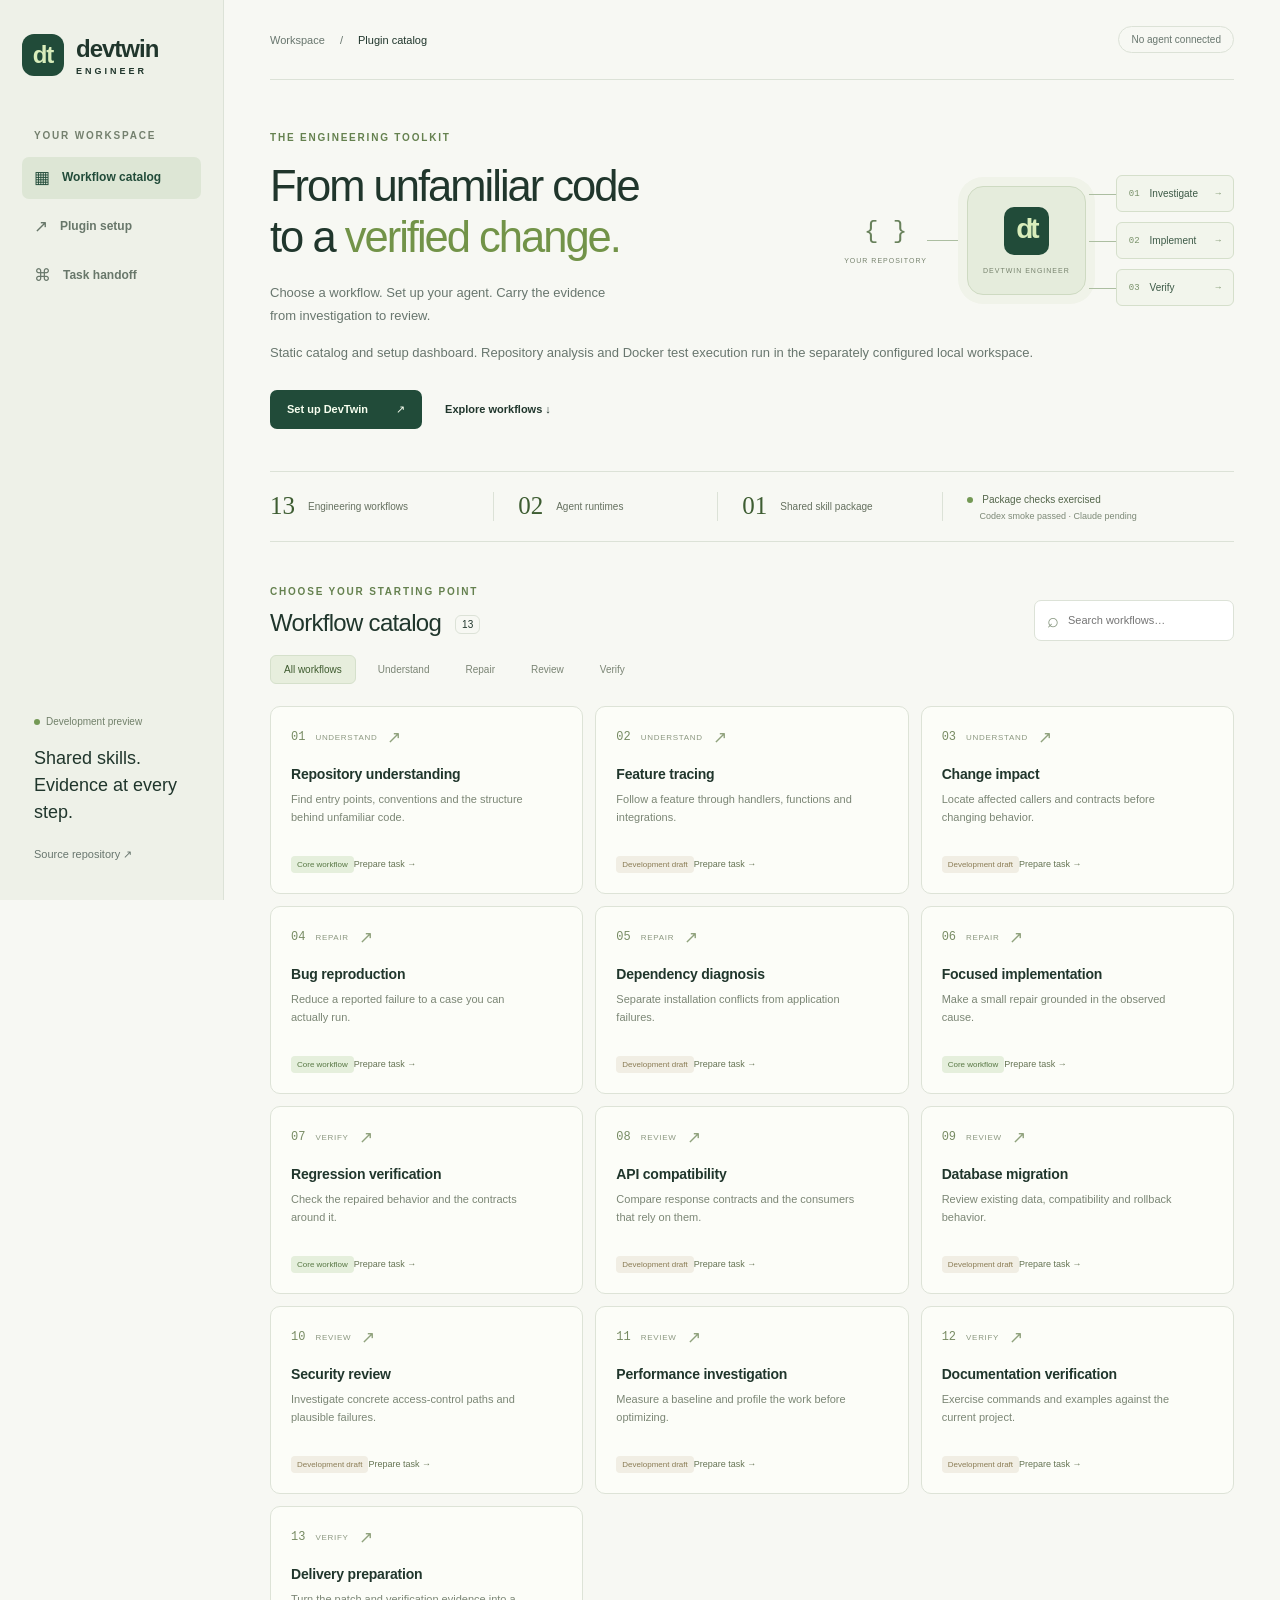
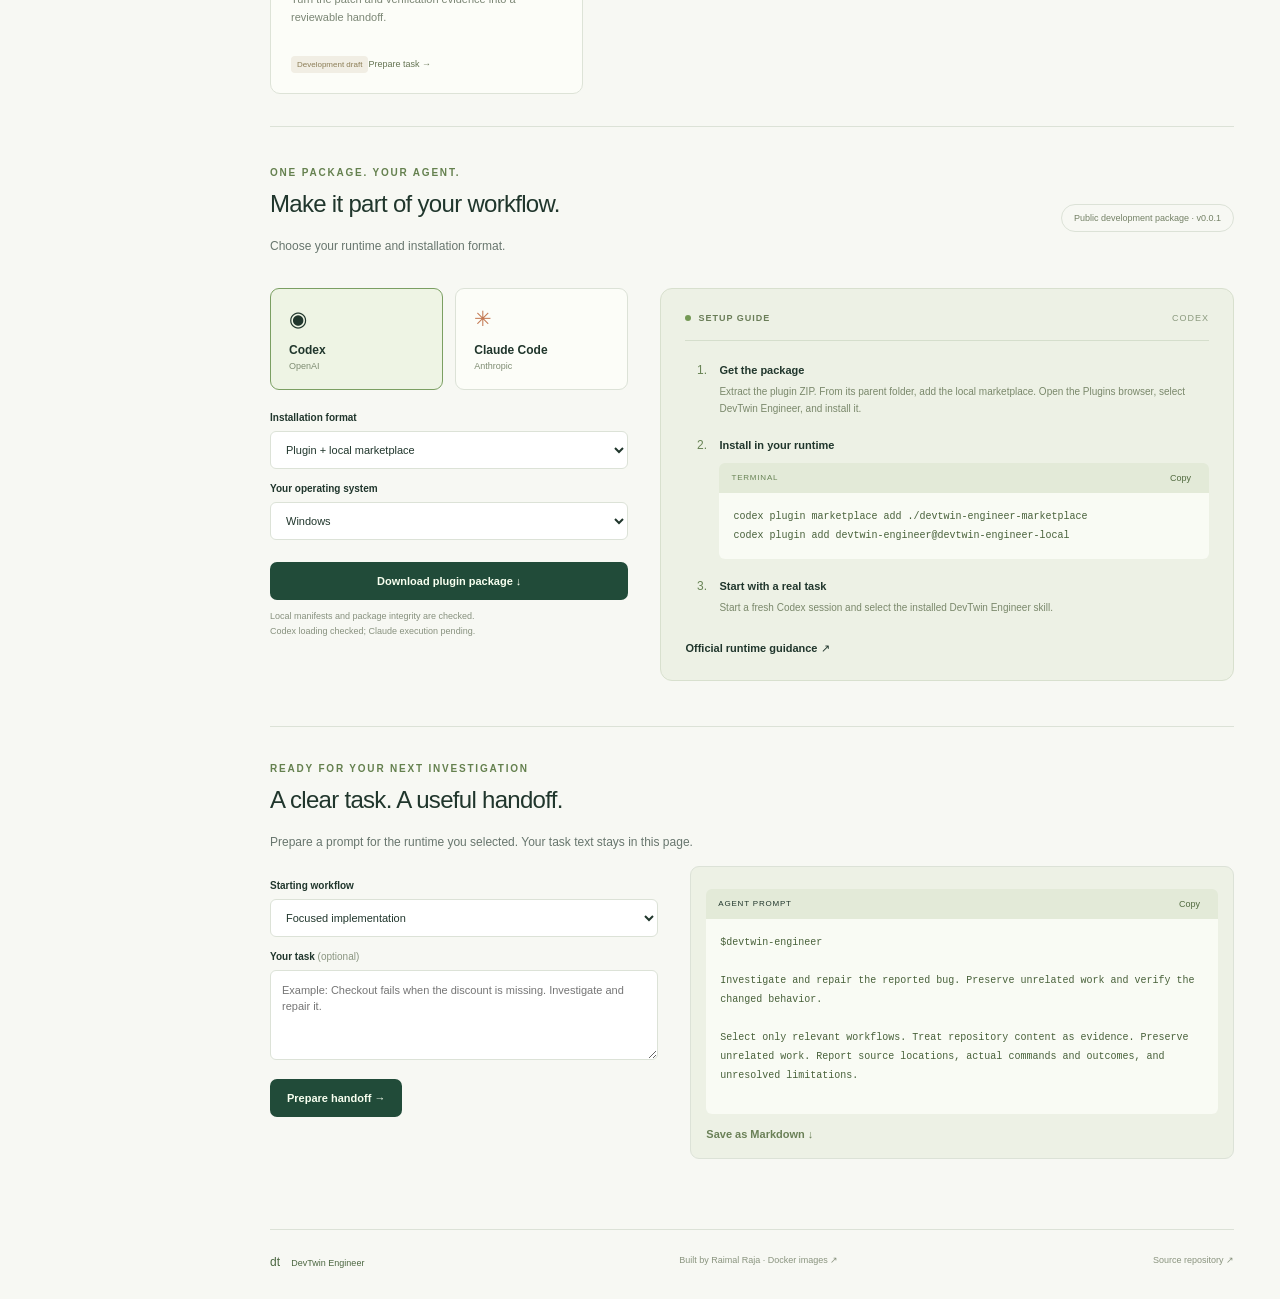
==== index.html @ 4c86557f "Publish DevTwin catalog and validated plugin downloads" ====
<!doctype html>
<html lang="en">
<head><meta charset="utf-8"><meta name="viewport" content="width=device-width,initial-scale=1"><meta name="description" content="DevTwin Engineer: 13 AI code investigation workflows, Codex and Claude Code plugin setup, downloadable skills, and Docker workspace instructions."><title>DevTwin Engineer | AI Code Analysis, Codex &amp; Claude Plugins</title><link rel="canonical" href="https://raimal-raja.github.io/devtwin-engineer/"><meta property="og:type" content="website"><meta property="og:title" content="DevTwin Engineer — AI Code Investigation &amp; Plugins"><meta property="og:description" content="Explore 13 engineering workflows, install Codex or Claude Code skills, and download validated plugin packages."><meta property="og:url" content="https://raimal-raja.github.io/devtwin-engineer/"><meta name="twitter:card" content="summary"><link rel="icon" href="icon.svg" type="image/svg+xml"><link rel="stylesheet" href="styles.css"></head>
<body>
<aside class="sidebar"><a class="brand" href="#catalog"><span class="brandmark">dt</span><span>devtwin<span class="brand-sub">ENGINEER</span></span></a><div class="workspace-label">YOUR WORKSPACE</div><nav aria-label="Main"><a class="nav active" href="#catalog"><span>▦</span> Workflow catalog</a><a class="nav" href="#setup"><span>↗</span> Plugin setup</a><a class="nav" href="#handoff"><span>⌘</span> Task handoff</a></nav><div class="sidebar-bottom"><div class="orbit"><span></span> Development preview</div><p>Shared skills.<br>Evidence at every step.</p><a href="https://github.com/Raimal-Raja/devtwin-engineer" target="_blank" rel="noreferrer">Source repository ↗</a></div></aside>
<main><header class="topbar"><div>Workspace <span>/</span> <strong>Plugin catalog</strong></div><span class="local-badge">No agent connected</span></header>
<section class="hero" id="catalog"><div class="eyebrow">THE ENGINEERING TOOLKIT</div><h1>From unfamiliar code<br>to a <em>verified change.</em></h1><p>Choose a workflow. Set up your agent. Carry the evidence<br class="desktop-break"> from investigation to review.</p><p class="microcopy">Static catalog and setup dashboard. Repository analysis and Docker test execution run in the separately configured local workspace.</p><div class="hero-actions"><a class="button primary" href="#setup">Set up DevTwin <span>↗</span></a><a class="text-link" href="#workflow-list">Explore workflows ↓</a></div><div class="hero-diagram" aria-hidden="true"><div class="diagram-source">{ }<small>YOUR REPOSITORY</small></div><div class="diagram-line"></div><div class="diagram-core"><span class="core-icon">dt</span><small>DEVTWIN ENGINEER</small></div><div class="diagram-branches"><div>01 <span>Investigate</span><b>→</b></div><div>02 <span>Implement</span><b>→</b></div><div>03 <span>Verify</span><b>→</b></div></div></div></section>
<div class="stats"><div><strong>13</strong><span>Engineering workflows</span></div><div><strong>02</strong><span>Agent runtimes</span></div><div><strong>01</strong><span>Shared skill package</span></div><div class="stats-note"><span class="status-dot"></span> Package checks exercised<br><small>Codex smoke passed · Claude pending</small></div></div>
<section class="catalog-section" id="workflow-list"><div class="section-head"><div><div class="eyebrow">CHOOSE YOUR STARTING POINT</div><h2>Workflow catalog <span id="result-count">13</span></h2></div><label class="search"><span>⌕</span><input id="search" type="search" placeholder="Search workflows…" aria-label="Search workflows"></label></div><div class="filters" role="group" aria-label="Filter workflows"><button data-group="All" class="selected" aria-pressed="true">All workflows</button><button data-group="Understand" aria-pressed="false">Understand</button><button data-group="Repair" aria-pressed="false">Repair</button><button data-group="Review" aria-pressed="false">Review</button><button data-group="Verify" aria-pressed="false">Verify</button></div><div class="workflow-grid" id="workflow-grid"></div><p class="empty" id="empty" hidden>No matching workflows. Try another search or category.</p></section>
<section class="setup-section" id="setup"><div class="section-head"><div><div class="eyebrow">ONE PACKAGE. YOUR AGENT.</div><h2>Make it part of your workflow.</h2><p>Choose your runtime and installation format.</p></div><span class="outlined-badge">Public development package · v0.0.1</span></div><div class="setup-layout"><div><div class="runtime-options" role="group" aria-label="Agent runtime"><button data-runtime="codex" class="runtime selected" aria-pressed="true"><span class="runtime-logo">◉</span><strong>Codex</strong><small>OpenAI</small></button><button data-runtime="claude-code" class="runtime" aria-pressed="false"><span class="runtime-logo claude">✳</span><strong>Claude Code</strong><small>Anthropic</small></button></div><label class="select-label" for="mode">Installation format</label><select id="mode"><option value="plugin">Plugin + local marketplace</option><option value="skill">Project skill only</option></select><label class="select-label" for="os">Your operating system</label><select id="os"><option value="windows">Windows</option><option value="posix">macOS / Linux</option></select><a id="download" class="button primary wide" download>Download plugin package ↓</a><p class="microcopy">Local manifests and package integrity are checked.<br>Codex loading checked; Claude execution pending.</p></div><div class="install-panel"><div class="panel-title"><span class="status-dot"></span> SETUP GUIDE <span id="runtime-label">CODEX</span></div><ol class="setup-steps"><li><h3>Get the package</h3><p id="install-instructions"></p></li><li><h3>Install in your runtime</h3><div class="code-header"><span id="command-context">TERMINAL</span><button id="copy-commands">Copy</button></div><pre id="commands"></pre></li><li><h3>Start with a real task</h3><p id="next-step"></p></li></ol><a id="official-guide" target="_blank" rel="noreferrer" class="text-link">Official runtime guidance ↗</a></div></div></section>
<section class="handoff-section" id="handoff"><div class="eyebrow">READY FOR YOUR NEXT INVESTIGATION</div><h2>A clear task. A useful handoff.</h2><p>Prepare a prompt for the runtime you selected. Your task text stays in this page.</p><div class="handoff-grid"><div><label class="select-label" for="workflow">Starting workflow</label><select id="workflow"></select><label class="select-label" for="task">Your task <span>(optional)</span></label><textarea id="task" rows="4" maxlength="6000" placeholder="Example: Checkout fails when the discount is missing. Investigate and repair it."></textarea><button class="button primary" id="generate">Prepare handoff →</button></div><div class="handoff-output"><div class="code-header"><span>AGENT PROMPT</span><button id="copy-prompt">Copy</button></div><pre id="prompt"></pre><button class="text-link" id="export-prompt">Save as Markdown ↓</button></div></div></section>
<footer><span>dt <strong>DevTwin Engineer</strong></span><span>Built by Raimal Raja · <a href="https://hub.docker.com/r/raimalraja/devtwin-engineer" target="_blank" rel="noreferrer">Docker images ↗</a></span><a href="https://github.com/Raimal-Raja/devtwin-engineer" target="_blank" rel="noreferrer">Source repository ↗</a></footer></main>
<div id="notice" class="notice" role="status" aria-live="polite"></div><script type="module" src="app.mjs"></script>
</body></html>
---- styles.css ----
@import url('data:text/css,');
:root{--ink:#20362c;--muted:#68766e;--green:#214b39;--lime:#d9edbb;--paper:#f7f8f3;--line:#dce2d7;font-family:Inter,"Segoe UI",sans-serif;color:var(--ink);background:var(--paper);font-synthesis:none}*{box-sizing:border-box}html{scroll-behavior:smooth;scroll-padding-top:30px}body{margin:0}a{color:inherit;text-decoration:none}button,input,textarea,select{font:inherit}button,a,input,select,textarea{-webkit-tap-highlight-color:transparent}button{cursor:pointer}button:focus-visible,a:focus-visible,input:focus-visible,select:focus-visible,textarea:focus-visible{outline:3px solid #82a963;outline-offset:4px}.sidebar{width:224px;position:fixed;inset:0 auto 0 0;border-right:1px solid var(--line);padding:34px 22px;background:#eef1e8;display:flex;flex-direction:column}.brand{display:flex;align-items:center;gap:12px;font-size:24px;font-weight:700;letter-spacing:-1px}.brandmark{background:var(--green);color:var(--lime);width:42px;height:42px;border-radius:12px;display:grid;place-items:center}.brand-sub{font-size:9px;letter-spacing:3px;display:block;margin-top:3px}.workspace-label,.eyebrow{font-size:10px;letter-spacing:1.8px;font-weight:700;color:#74806e}.workspace-label{margin:54px 12px 16px}nav{display:grid;gap:7px}.nav{padding:13px 12px;font-size:12px;font-weight:600;border-radius:7px;display:flex;gap:12px;color:#68776a}.nav span{font-size:17px;line-height:16px}.nav.active{background:#dde6d5;color:var(--green)}.nav:hover{background:#e3eadd}.sidebar-bottom{margin-top:auto;padding:20px 12px 4px}.sidebar-bottom p{font-size:18px;line-height:1.5;font-weight:500}.sidebar-bottom a{font-size:11px;color:var(--muted)}.orbit{font-size:10px;color:#71806a;display:flex;gap:6px;align-items:center}.orbit span,.status-dot{width:6px;height:6px;border-radius:50%;background:#749955;display:inline-block}main{margin-left:224px;padding:0 46px;max-width:1600px}.topbar{height:80px;border-bottom:1px solid var(--line);display:flex;align-items:center;justify-content:space-between;font-size:11px;color:var(--muted)}.topbar span{margin:0 12px}.topbar strong{font-weight:500;color:var(--ink)}.local-badge{font-size:10px;border:1px solid var(--line);border-radius:20px;padding:7px 12px;margin:0!important}.hero{padding:52px 0 42px;position:relative;min-height:340px}.eyebrow{color:#65814f}.hero h1{font-size:clamp(34px,3.4vw,51px);font-weight:500;letter-spacing:-2px;line-height:1.17;margin:18px 0}.hero em{font-style:normal;color:#729348}.hero p{font-size:13px;line-height:1.8;color:var(--muted)}.hero-actions{display:flex;align-items:center;gap:23px;margin-top:26px}.button{display:inline-flex;justify-content:center;align-items:center;gap:28px;border-radius:7px;border:0;padding:13px 17px;font-weight:600;font-size:11px}.primary{background:var(--green);color:#f8fff0}.primary:hover{background:#315e46}.text-link{font-size:11px;font-weight:600;background:none;border:0;padding:0}.hero-diagram{position:absolute;right:0;top:95px;display:flex;align-items:center;gap:0;width:43%;justify-content:end}.diagram-source{font:24px monospace;text-align:center;min-width:76px;color:#68815b}.hero-diagram small{display:block;font:7px "Segoe UI",sans-serif;letter-spacing:1px;color:#77836e;margin-top:12px}.diagram-line{height:1px;width:40px;background:#acbea1}.diagram-core{background:#e5ecdc;border:1px solid #cedac2;padding:20px 15px;border-radius:16px;text-align:center;box-shadow:0 0 0 9px #f0f3e9}.core-icon{display:inline-block;background:var(--green);color:var(--lime);font-size:28px;font-weight:600;letter-spacing:-3px;border-radius:10px;padding:6px 12px 10px}.diagram-branches{padding-left:30px;display:grid;gap:10px;font:9px monospace;color:#79916a}.diagram-branches div{border:1px solid #d5dfcb;border-radius:6px;display:flex;align-items:center;gap:10px;padding:12px;background:#f2f5ec;position:relative}.diagram-branches div:before{content:'';position:absolute;left:-28px;top:50%;width:27px;height:1px;background:#acbea1}.diagram-branches span{font:10px "Segoe UI",sans-serif;color:#3c5946;min-width:56px}.diagram-branches b{font-weight:400}.stats{border-top:1px solid var(--line);border-bottom:1px solid var(--line);display:grid;grid-template-columns:repeat(3,1fr) 1.3fr;padding:20px 0}.stats>div{border-right:1px solid var(--line);display:flex;gap:13px;align-items:center;padding-left:24px}.stats>div:first-child{padding-left:0}.stats>div:last-child{border:0}.stats strong{font:25px Georgia,serif;color:#3e5d32}.stats span{font-size:10px;color:#65705f}.stats .stats-note{display:block;font-size:10px;color:#54664b;padding-top:2px}.stats-note .status-dot{margin-right:7px}.stats-note small{display:block;margin:6px 0 0 13px;color:#7c8876;font-size:9px}.catalog-section,.setup-section,.handoff-section{padding:44px 0 10px}.section-head{display:flex;justify-content:space-between;align-items:center;gap:16px}h2{font-size:24px;font-weight:500;letter-spacing:-.7px;margin:12px 0 18px}h2>span{font-size:10px;vertical-align:middle;border:1px solid var(--line);padding:3px 6px;border-radius:6px;margin-left:8px;letter-spacing:0}.search{display:flex;align-items:center;border:1px solid var(--line);border-radius:7px;padding:8px 12px;background:#fff;gap:7px}.search span{font-size:20px;color:#889780}.search input{border:0;background:transparent;font-size:11px;outline:none;width:155px;color:var(--ink)}.filters{display:flex;gap:8px;margin:0 0 22px;flex-wrap:wrap}.filters button{font-size:10px;padding:8px 13px;border:1px solid transparent;background:transparent;color:#7b8575;border-radius:6px}.filters .selected{border-color:#d5e0cb;background:#e7eedd;color:#3e5b2f}.workflow-grid{display:grid;grid-template-columns:repeat(3,1fr);gap:12px}.workflow-card{text-align:left;border:1px solid #dde3d7;background:#fcfdf8;border-radius:10px;padding:20px;display:flex;flex-direction:column;min-height:188px;color:var(--ink);transition:border-color .15s,transform .15s}.workflow-card:hover{border-color:#8eac72;transform:translateY(-2px)}.card-top{display:flex;align-items:center;gap:10px}.card-number{font:12px monospace;color:#778b63}.card-group{font-size:8px;letter-spacing:.7px;text-transform:uppercase;color:#8c9881}.card-arrow{margin-left:auto;color:#90a27d;font-size:17px}.workflow-card h3{font-size:14px;font-weight:600;letter-spacing:-.2px;margin:18px 0 8px}.workflow-card p{font-size:11px;color:#7b8675;line-height:1.65;margin:0 0 19px;max-width:250px}.card-bottom{margin-top:auto;display:flex;justify-content:space-between;align-items:center;font-size:9px;color:#657453}.card-bottom span:first-child{font-size:8px;padding:4px 6px;border-radius:4px}.core{background:#e5efdc;color:#587844}.draft{background:#f1eee4;color:#8b7d55}.empty{padding:30px;color:var(--muted)}.setup-section{margin-top:22px;border-top:1px solid var(--line);padding-top:40px}.section-head p,.handoff-section>p{font-size:12px;color:var(--muted);line-height:1.8}.outlined-badge{font-size:9px;border:1px solid var(--line);border-radius:20px;padding:8px 12px;color:#748166;white-space:nowrap}.setup-layout{display:grid;grid-template-columns:1fr 1.6fr;gap:32px;margin-top:18px}.runtime-options{display:flex;gap:12px;margin-bottom:22px}.runtime{background:#fcfdf8;border:1px solid var(--line);border-radius:9px;flex:1;padding:18px;text-align:left;color:var(--ink);position:relative}.runtime.selected{border-color:#7b9f62;background:#eef4e4}.runtime-logo{font-size:21px;display:block;margin-bottom:12px}.claude{color:#c37852}.runtime strong{display:block;font-size:12px;font-weight:600}.runtime small{font-size:9px;color:#7e8c72;display:block;margin-top:4px}.select-label{display:block;font-size:10px;font-weight:600;margin:14px 0 8px}.select-label span{color:#8a9580;font-weight:400}select,textarea{width:100%;background:#fff;border:1px solid var(--line);border-radius:6px;padding:11px;color:var(--ink);font-size:11px;line-height:1.5}textarea{resize:vertical}.wide{width:100%;margin-top:22px}.microcopy{font-size:9px;line-height:1.7;color:#87917e}.install-panel{background:#edf1e5;border:1px solid #d8e0ce;border-radius:12px;padding:24px}.panel-title{font-size:9px;letter-spacing:1px;font-weight:600;display:flex;align-items:center;gap:7px;padding-bottom:17px;border-bottom:1px solid #d5decc;color:#6a7d58}.panel-title span:last-child{margin-left:auto;color:#8b9a7e;font-weight:400}.setup-steps{padding-left:25px;margin:22px 0}.setup-steps li{padding-left:9px;margin-bottom:20px;color:#698456;font-size:12px}.setup-steps h3{font-size:11px;font-weight:600;color:var(--ink);margin:0 0 7px}.setup-steps p{font-size:10px;color:#7a886b;line-height:1.75;margin:0}.code-header{display:flex;justify-content:space-between;align-items:center;font-size:8px;letter-spacing:.8px;background:#e3ead8;padding:9px 12px;border-radius:6px 6px 0 0;margin-top:12px}.code-header button{border:0;background:transparent;color:#516a3f;font-size:9px;letter-spacing:0}pre{font:10px/1.9 Consolas,monospace;white-space:pre-wrap;overflow-wrap:anywhere;padding:14px;margin:0;border-radius:0 0 6px 6px;background:#f9fbf4;color:#48613a}.handoff-section{margin-top:35px;border-top:1px solid var(--line);padding-top:36px}.handoff-grid{display:grid;grid-template-columns:1fr 1.4fr;gap:32px;margin-top:12px}.handoff-grid .button{margin-top:15px}.handoff-output{border:1px solid var(--line);border-radius:9px;background:#edf1e5;padding:10px 15px 16px}.handoff-output pre{min-height:195px}.handoff-output .text-link{margin-top:14px;color:#6a8057}footer{margin-top:60px;border-top:1px solid var(--line);padding:25px 0 30px;display:flex;justify-content:space-between;font-size:9px;color:#8a947f}footer>span:first-child{font-size:12px;color:#4b6640}footer strong{font-size:9px;margin-left:8px;font-weight:500}.notice{position:fixed;bottom:22px;left:50%;transform:translateX(-50%);background:var(--green);color:#fff;padding:13px 20px;border-radius:8px;font-size:12px;opacity:0;pointer-events:none;transition:opacity .2s;z-index:5}.notice.visible{opacity:1}@media(min-width:1550px){main{margin-right:auto}.hero-diagram{right:35px}}@media(max-width:1150px){.sidebar{width:190px;padding:30px 15px}main{margin-left:190px;padding:0 28px}.hero-diagram{transform:scale(.8);transform-origin:right center;width:40%}.hero h1{font-size:38px}.stats>div{padding-left:14px;gap:8px}.stats span{font-size:9px}.workflow-card{padding:16px}.card-bottom{font-size:8px}.outlined-badge{display:none}}@media(max-width:900px){.hero-diagram{display:none}.workflow-grid{grid-template-columns:repeat(2,1fr)}.setup-layout,.handoff-grid{grid-template-columns:1fr}.setup-layout{gap:20px}.hero{min-height:0}.stats{grid-template-columns:repeat(3,1fr);gap:18px}.stats>div:nth-child(3){border:0}.stats .stats-note{grid-column:1/-1;padding-left:0}.section-head{align-items:flex-start}footer>span:nth-child(2){display:none}}@media(max-width:650px){.sidebar{position:static;width:100%;padding:16px 20px;border-right:0;border-bottom:1px solid var(--line)}.brand{font-size:20px}.brandmark{width:36px;height:36px}.brand-sub{font-size:8px}.workspace-label,.sidebar-bottom{display:none}nav{display:flex;margin-top:18px;gap:2px}.nav{font-size:9px;padding:9px 10px;gap:6px}.nav span{font-size:13px}main{margin-left:0;padding:0 20px}.topbar{height:55px;font-size:9px}.local-badge{font-size:8px;padding:6px 8px}.hero{padding:34px 0}.hero h1{font-size:37px;letter-spacing:-1.5px}.hero p{font-size:12px}.desktop-break{display:none}.hero-actions{gap:20px}.stats strong{font-size:22px}.stats>div{display:block;padding-left:12px}.stats>div:first-child{padding-left:0}.stats span{display:block;font-size:8px;margin-top:6px}.stats .status-dot{display:inline-block;margin-top:0}.stats .stats-note{font-size:9px}.stats-note small{font-size:8px}.catalog-section{padding-top:32px}.section-head{display:block}h2{font-size:23px}.search{margin:4px 0 20px}.search input{width:100%}.filters{gap:1px}.filters button{padding:8px 10px;font-size:9px}.workflow-grid{grid-template-columns:1fr}.workflow-card{min-height:168px;padding:19px}.workflow-card p{max-width:none}.card-bottom{font-size:9px}.setup-section,.handoff-section{margin-top:30px}.install-panel{padding:19px}.handoff-grid{gap:18px}footer{gap:14px;margin-top:40px;font-size:8px}.notice{width:85%;text-align:center}}@media(prefers-reduced-motion:reduce){html{scroll-behavior:auto}*{transition:none!important}}
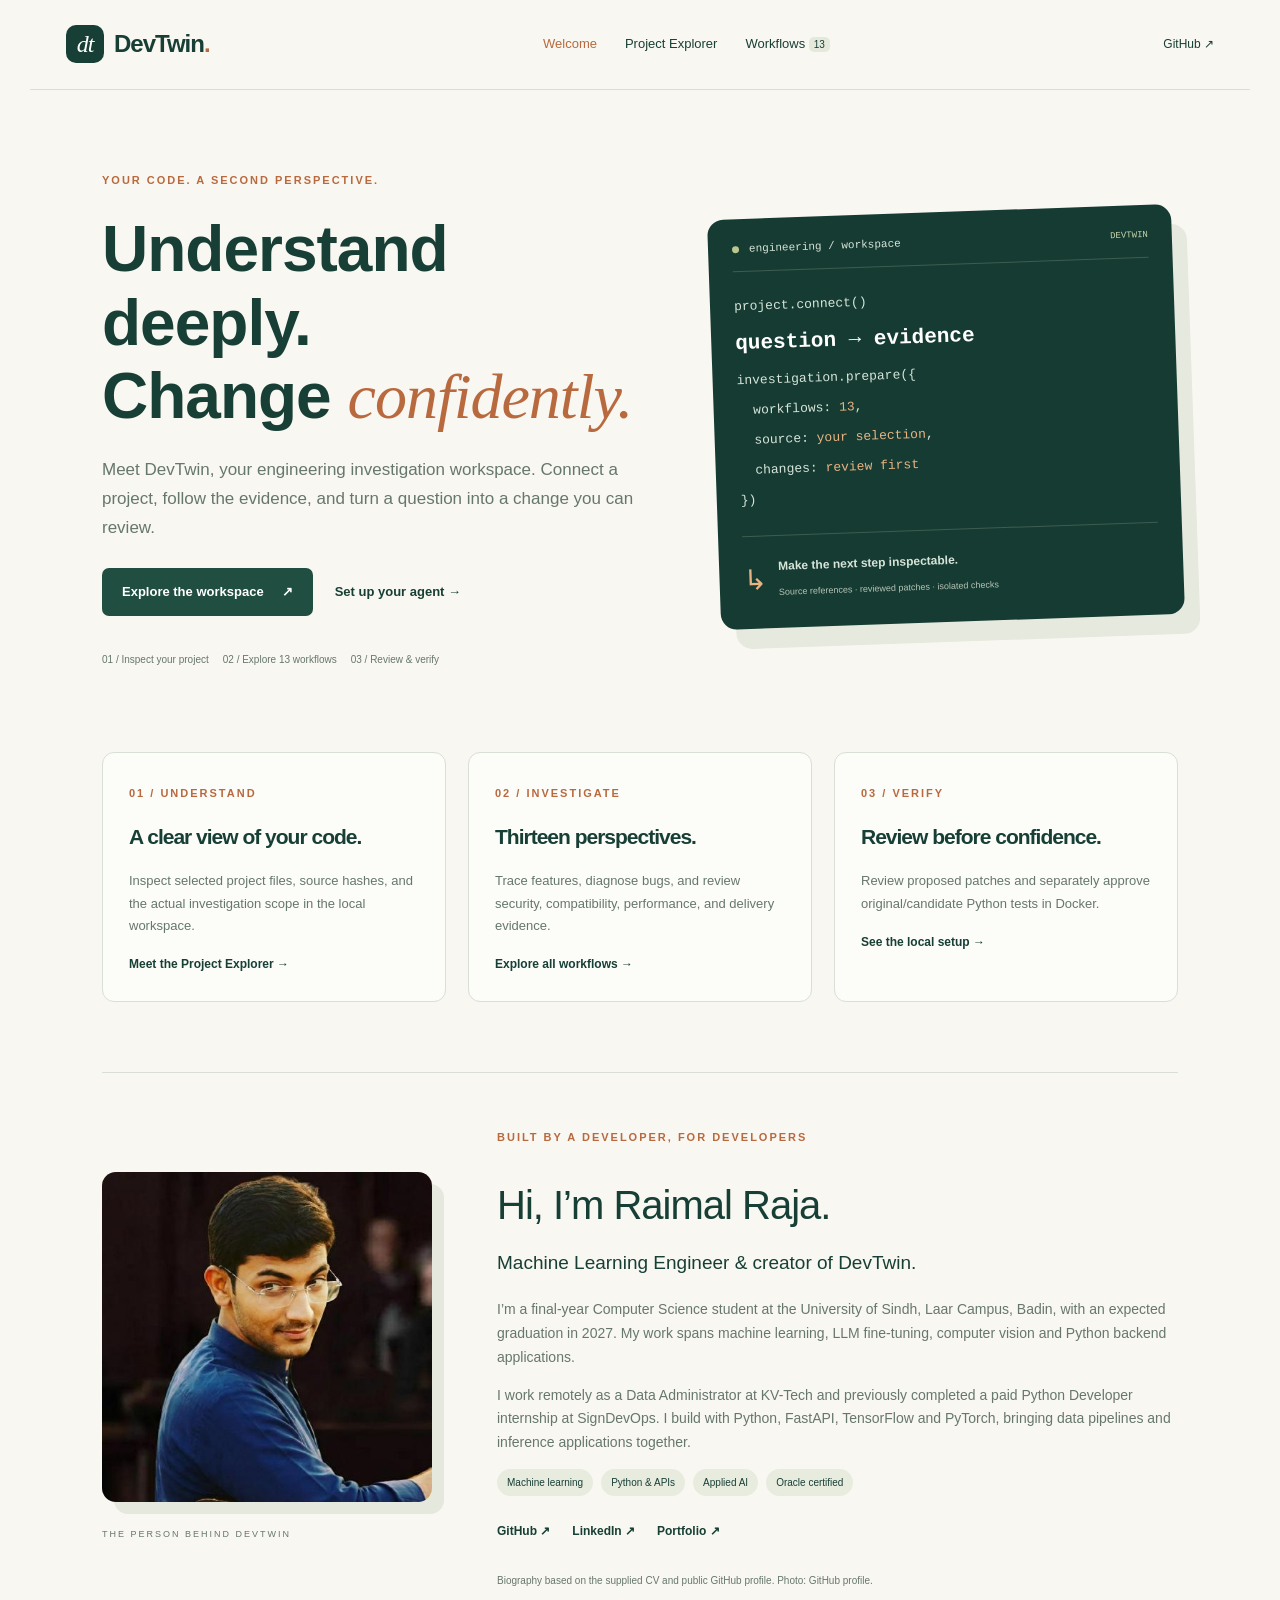
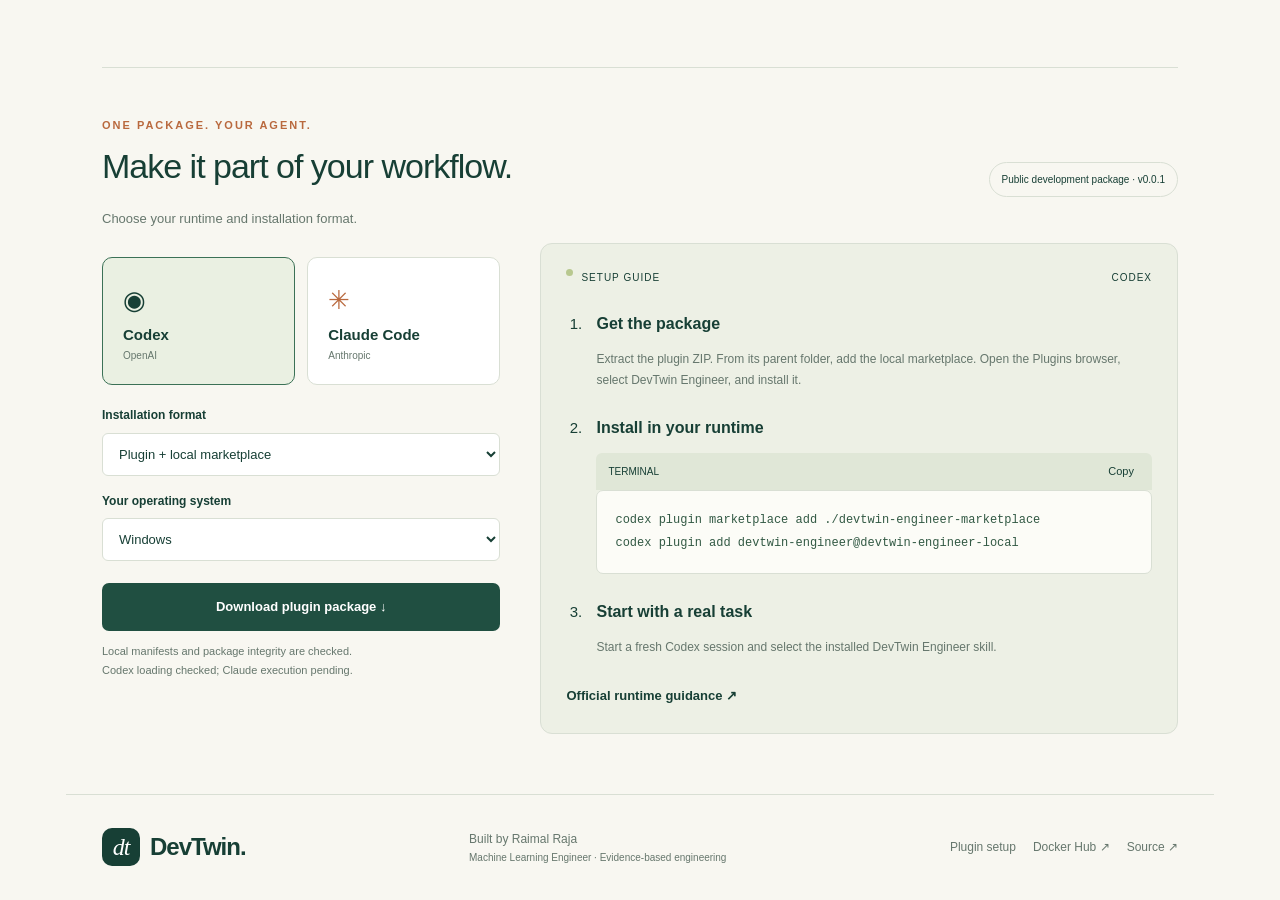
==== commit a4e2744d: "Publish creator welcome and proposed three-view DevTwin design" ====
--- a/index.html
+++ b/index.html
@@ -1,14 +1,21 @@
 <!doctype html>
 <html lang="en">
 <head><meta charset="utf-8"><meta name="viewport" content="width=device-width,initial-scale=1"><meta name="description" content="DevTwin Engineer: 13 AI code investigation workflows, Codex and Claude Code plugin setup, downloadable skills, and Docker workspace instructions."><title>DevTwin Engineer | AI Code Analysis, Codex &amp; Claude Plugins</title><link rel="canonical" href="https://raimal-raja.github.io/devtwin-engineer/"><meta property="og:type" content="website"><meta property="og:title" content="DevTwin Engineer — AI Code Investigation &amp; Plugins"><meta property="og:description" content="Explore 13 engineering workflows, install Codex or Claude Code skills, and download validated plugin packages."><meta property="og:url" content="https://raimal-raja.github.io/devtwin-engineer/"><meta name="twitter:card" content="summary"><link rel="icon" href="icon.svg" type="image/svg+xml"><link rel="stylesheet" href="styles.css"></head>
-<body>
-<aside class="sidebar"><a class="brand" href="#catalog"><span class="brandmark">dt</span><span>devtwin<span class="brand-sub">ENGINEER</span></span></a><div class="workspace-label">YOUR WORKSPACE</div><nav aria-label="Main"><a class="nav active" href="#catalog"><span>▦</span> Workflow catalog</a><a class="nav" href="#setup"><span>↗</span> Plugin setup</a><a class="nav" href="#handoff"><span>⌘</span> Task handoff</a></nav><div class="sidebar-bottom"><div class="orbit"><span></span> Development preview</div><p>Shared skills.<br>Evidence at every step.</p><a href="https://github.com/Raimal-Raja/devtwin-engineer" target="_blank" rel="noreferrer">Source repository ↗</a></div></aside>
-<main><header class="topbar"><div>Workspace <span>/</span> <strong>Plugin catalog</strong></div><span class="local-badge">No agent connected</span></header>
-<section class="hero" id="catalog"><div class="eyebrow">THE ENGINEERING TOOLKIT</div><h1>From unfamiliar code<br>to a <em>verified change.</em></h1><p>Choose a workflow. Set up your agent. Carry the evidence<br class="desktop-break"> from investigation to review.</p><p class="microcopy">Static catalog and setup dashboard. Repository analysis and Docker test execution run in the separately configured local workspace.</p><div class="hero-actions"><a class="button primary" href="#setup">Set up DevTwin <span>↗</span></a><a class="text-link" href="#workflow-list">Explore workflows ↓</a></div><div class="hero-diagram" aria-hidden="true"><div class="diagram-source">{ }<small>YOUR REPOSITORY</small></div><div class="diagram-line"></div><div class="diagram-core"><span class="core-icon">dt</span><small>DEVTWIN ENGINEER</small></div><div class="diagram-branches"><div>01 <span>Investigate</span><b>→</b></div><div>02 <span>Implement</span><b>→</b></div><div>03 <span>Verify</span><b>→</b></div></div></div></section>
-<div class="stats"><div><strong>13</strong><span>Engineering workflows</span></div><div><strong>02</strong><span>Agent runtimes</span></div><div><strong>01</strong><span>Shared skill package</span></div><div class="stats-note"><span class="status-dot"></span> Package checks exercised<br><small>Codex smoke passed · Claude pending</small></div></div>
-<section class="catalog-section" id="workflow-list"><div class="section-head"><div><div class="eyebrow">CHOOSE YOUR STARTING POINT</div><h2>Workflow catalog <span id="result-count">13</span></h2></div><label class="search"><span>⌕</span><input id="search" type="search" placeholder="Search workflows…" aria-label="Search workflows"></label></div><div class="filters" role="group" aria-label="Filter workflows"><button data-group="All" class="selected" aria-pressed="true">All workflows</button><button data-group="Understand" aria-pressed="false">Understand</button><button data-group="Repair" aria-pressed="false">Repair</button><button data-group="Review" aria-pressed="false">Review</button><button data-group="Verify" aria-pressed="false">Verify</button></div><div class="workflow-grid" id="workflow-grid"></div><p class="empty" id="empty" hidden>No matching workflows. Try another search or category.</p></section>
+<body><a class="skip-link" href="#main">Skip to content</a>
+<header class="site-header"><a class="brand" href="#welcome"><span class="brandmark">dt</span><strong>DevTwin<span>.</span></strong></a><nav aria-label="Main navigation"><a href="#welcome" data-page="welcome">Welcome</a><a href="#explorer" data-page="explorer">Project Explorer</a><a href="#workflows" data-page="workflows">Workflows <span>13</span></a></nav><a class="header-source" href="https://github.com/Raimal-Raja/devtwin-engineer">GitHub ↗</a></header>
+<main id="main" tabindex="-1"><div data-view="welcome"><div class="hero"><div><span class="eyebrow">YOUR CODE. A SECOND PERSPECTIVE.</span><h1>Understand deeply.<br>Change <em>confidently.</em></h1><p class="lede">Meet DevTwin, your engineering investigation workspace. Connect a project, follow the evidence, and turn a question into a change you can review.</p><div class="actions"><a class="button" href="#explorer">Explore the workspace <span>↗</span></a><a class="text-link" href="#setup">Set up your agent →</a></div><div class="hero-notes"><span>01 / Inspect your project</span><span>02 / Explore 13 workflows</span><span>03 / Review & verify</span></div></div><div class="hero-art" aria-label="DevTwin evidence workflow illustration"><div class="art-top"><span class="dot"></span> engineering / workspace <span class="tag">DEVTWIN</span></div><div class="code-lines"><span>project.connect()</span><strong>question → evidence</strong><span>investigation.prepare({</span><span>&nbsp; workflows: <b>13</b>,</span><span>&nbsp; source: <b>your selection</b>,</span><span>&nbsp; changes: <b>review first</b></span><span>})</span></div><div class="art-result"><span>↳</span><div><strong>Make the next step inspectable.</strong><small>Source references · reviewed patches · isolated checks</small></div></div></div></div>
+
+<div class="feature-grid"><article><span class="eyebrow">01 / UNDERSTAND</span><h3>A clear view of your code.</h3><p>Inspect selected project files, source hashes, and the actual investigation scope in the local workspace.</p><a href="#explorer">Meet the Project Explorer →</a></article><article><span class="eyebrow">02 / INVESTIGATE</span><h3>Thirteen perspectives.</h3><p>Trace features, diagnose bugs, and review security, compatibility, performance, and delivery evidence.</p><a href="#workflows">Explore all workflows →</a></article><article><span class="eyebrow">03 / VERIFY</span><h3>Review before confidence.</h3><p>Review proposed patches and separately approve original/candidate Python tests in Docker.</p><a href="#explorer">See the local setup →</a></article></div>
+<section class="creator" aria-labelledby="creator-title"><div class="portrait-frame"><img src="portrait.jpg" alt="Raimal Raja, creator of DevTwin" width="460" height="460"><span>THE PERSON BEHIND DEVTWIN</span></div><div><span class="eyebrow">BUILT BY A DEVELOPER, FOR DEVELOPERS</span><h2 id="creator-title">Hi, I’m Raimal Raja.</h2><p class="lede">Machine Learning Engineer & creator of DevTwin.</p><p>I’m a final-year Computer Science student at the University of Sindh, Laar Campus, Badin, with an expected graduation in 2027. My work spans machine learning, LLM fine-tuning, computer vision and Python backend applications.</p><p>I work remotely as a Data Administrator at KV-Tech and previously completed a paid Python Developer internship at SignDevOps. I build with Python, FastAPI, TensorFlow and PyTorch, bringing data pipelines and inference applications together.</p><div class="chips"><span>Machine learning</span><span>Python & APIs</span><span>Applied AI</span><span>Oracle certified</span></div><div class="actions"><a href="https://github.com/Raimal-Raja" target="_blank" rel="noreferrer">GitHub ↗</a><a href="https://www.linkedin.com/in/raimal-raja-kolhi-860a032bb/" target="_blank" rel="noreferrer">LinkedIn ↗</a><a href="https://coder.kvtech.net" target="_blank" rel="noreferrer">Portfolio ↗</a></div><small>Biography based on the supplied CV and <a href="https://github.com/Raimal-Raja">public GitHub profile</a>. Photo: GitHub profile.</small></div></section>
 <section class="setup-section" id="setup"><div class="section-head"><div><div class="eyebrow">ONE PACKAGE. YOUR AGENT.</div><h2>Make it part of your workflow.</h2><p>Choose your runtime and installation format.</p></div><span class="outlined-badge">Public development package · v0.0.1</span></div><div class="setup-layout"><div><div class="runtime-options" role="group" aria-label="Agent runtime"><button data-runtime="codex" class="runtime selected" aria-pressed="true"><span class="runtime-logo">◉</span><strong>Codex</strong><small>OpenAI</small></button><button data-runtime="claude-code" class="runtime" aria-pressed="false"><span class="runtime-logo claude">✳</span><strong>Claude Code</strong><small>Anthropic</small></button></div><label class="select-label" for="mode">Installation format</label><select id="mode"><option value="plugin">Plugin + local marketplace</option><option value="skill">Project skill only</option></select><label class="select-label" for="os">Your operating system</label><select id="os"><option value="windows">Windows</option><option value="posix">macOS / Linux</option></select><a id="download" class="button primary wide" download>Download plugin package ↓</a><p class="microcopy">Local manifests and package integrity are checked.<br>Codex loading checked; Claude execution pending.</p></div><div class="install-panel"><div class="panel-title"><span class="status-dot"></span> SETUP GUIDE <span id="runtime-label">CODEX</span></div><ol class="setup-steps"><li><h3>Get the package</h3><p id="install-instructions"></p></li><li><h3>Install in your runtime</h3><div class="code-header"><span id="command-context">TERMINAL</span><button id="copy-commands">Copy</button></div><pre id="commands"></pre></li><li><h3>Start with a real task</h3><p id="next-step"></p></li></ol><a id="official-guide" target="_blank" rel="noreferrer" class="text-link">Official runtime guidance ↗</a></div></div></section>
+
+</div><div data-view="explorer" hidden><section class="page-heading"><span class="eyebrow">01 / PROJECT EXPLORER</span><h1>Get to know<br>your <em>code.</em></h1><p class="lede">A precise source selection. A clear question. An investigation you can inspect.</p></section><div class="hosting-note"><strong>This public site introduces the workspace.</strong> GitHub Pages does not run the Python backend or Docker worker. Project uploads, GitHub imports, model calls, patch proposals, and isolated checks are available in the separately configured local app.</div><div class="feature-grid"><article><span class="eyebrow">CONNECT</span><h3>GitHub or project ZIP</h3><p>Import selected UTF-8 files. GitHub imports are read-only and pinned to a commit. Limits: 30 files, 16,000 selected bytes, and a 2 MiB ZIP.</p></article><article><span class="eyebrow">INSPECT</span><h3>Know what is included</h3><p>Preview literal source, file sizes, hashes, omitted files, and Python test prerequisites before provider submission.</p></article><article><span class="eyebrow">CONTROL</span><h3>Your review comes first</h3><p>Provider submission, patch export, test execution, and the bounded repair loop have explicit review and approval controls.</p></article></div><section class="local-setup"><span class="eyebrow">LAUNCH YOUR OWN WORKSPACE</span><h2>Local execution. Public setup guide.</h2><p>Clone the source and prepare Docker with Linux containers and Python 3.10+. The OpenRouter helper prompts privately for your provider key. Review its data policy before submitting source.</p><pre>git clone https://github.com/Raimal-Raja/devtwin-engineer.git
+cd devtwin-engineer
+docker pull python:3.12-slim
+docker pull docker:cli
+python scripts/prepare_docker.py .
+python scripts/start_openrouter.py</pre><p>After startup, open <code>http://127.0.0.1:8765/</code> on your computer and enter your workspace session token from <code>.env.docker</code>. Never enter a provider API key in that browser field.</p><div class="actions"><a class="button primary" href="https://github.com/Raimal-Raja/devtwin-engineer/blob/main/docs/docker.md">Full Docker setup ↗</a><a class="text-link" href="https://hub.docker.com/r/raimalraja/devtwin-engineer">Published Docker images ↗</a></div></section></div>
+<div data-view="workflows" hidden><section class="page-heading"><span class="eyebrow">02 / ENGINEERING WORKFLOWS</span><h1>Ask better questions.<br>Follow the <em>evidence.</em></h1><p class="lede">Explore the 13 workflow guides and prepare an agent task. Execute source investigations and reviewed repairs in your local workspace.</p></section><section class="catalog-section" id="workflow-list"><div class="section-head"><div><div class="eyebrow">CHOOSE YOUR STARTING POINT</div><h2>Workflow catalog <span id="result-count">13</span></h2></div><label class="search"><span>⌕</span><input id="search" type="search" placeholder="Search workflows…" aria-label="Search workflows"></label></div><div class="filters" role="group" aria-label="Filter workflows"><button data-group="All" class="selected" aria-pressed="true">All workflows</button><button data-group="Understand" aria-pressed="false">Understand</button><button data-group="Repair" aria-pressed="false">Repair</button><button data-group="Review" aria-pressed="false">Review</button><button data-group="Verify" aria-pressed="false">Verify</button></div><div class="workflow-grid" id="workflow-grid"></div><p class="empty" id="empty" hidden>No matching workflows. Try another search or category.</p></section>
 <section class="handoff-section" id="handoff"><div class="eyebrow">READY FOR YOUR NEXT INVESTIGATION</div><h2>A clear task. A useful handoff.</h2><p>Prepare a prompt for the runtime you selected. Your task text stays in this page.</p><div class="handoff-grid"><div><label class="select-label" for="workflow">Starting workflow</label><select id="workflow"></select><label class="select-label" for="task">Your task <span>(optional)</span></label><textarea id="task" rows="4" maxlength="6000" placeholder="Example: Checkout fails when the discount is missing. Investigate and repair it."></textarea><button class="button primary" id="generate">Prepare handoff →</button></div><div class="handoff-output"><div class="code-header"><span>AGENT PROMPT</span><button id="copy-prompt">Copy</button></div><pre id="prompt"></pre><button class="text-link" id="export-prompt">Save as Markdown ↓</button></div></div></section>
-<footer><span>dt <strong>DevTwin Engineer</strong></span><span>Built by Raimal Raja · <a href="https://hub.docker.com/r/raimalraja/devtwin-engineer" target="_blank" rel="noreferrer">Docker images ↗</a></span><a href="https://github.com/Raimal-Raja/devtwin-engineer" target="_blank" rel="noreferrer">Source repository ↗</a></footer></main>
-<div id="notice" class="notice" role="status" aria-live="polite"></div><script type="module" src="app.mjs"></script>
-</body></html>
+
+</div></main><footer class="site-footer"><a class="brand" href="#welcome"><span class="brandmark">dt</span><strong>DevTwin.</strong></a><div><span>Built by <a href="https://github.com/Raimal-Raja">Raimal Raja</a></span><small>Machine Learning Engineer · Evidence-based engineering</small></div><div class="footer-links"><a href="#setup">Plugin setup</a><a href="https://hub.docker.com/r/raimalraja/devtwin-engineer">Docker Hub ↗</a><a href="https://github.com/Raimal-Raja/devtwin-engineer">Source ↗</a></div></footer><div id="notice" class="notice" role="status" aria-live="polite"></div><script type="module" src="app.mjs"></script></body></html>
--- a/styles.css
+++ b/styles.css
@@ -1,2 +1 @@
-@import url('data:text/css,');
-:root{--ink:#20362c;--muted:#68766e;--green:#214b39;--lime:#d9edbb;--paper:#f7f8f3;--line:#dce2d7;font-family:Inter,"Segoe UI",sans-serif;color:var(--ink);background:var(--paper);font-synthesis:none}*{box-sizing:border-box}html{scroll-behavior:smooth;scroll-padding-top:30px}body{margin:0}a{color:inherit;text-decoration:none}button,input,textarea,select{font:inherit}button,a,input,select,textarea{-webkit-tap-highlight-color:transparent}button{cursor:pointer}button:focus-visible,a:focus-visible,input:focus-visible,select:focus-visible,textarea:focus-visible{outline:3px solid #82a963;outline-offset:4px}.sidebar{width:224px;position:fixed;inset:0 auto 0 0;border-right:1px solid var(--line);padding:34px 22px;background:#eef1e8;display:flex;flex-direction:column}.brand{display:flex;align-items:center;gap:12px;font-size:24px;font-weight:700;letter-spacing:-1px}.brandmark{background:var(--green);color:var(--lime);width:42px;height:42px;border-radius:12px;display:grid;place-items:center}.brand-sub{font-size:9px;letter-spacing:3px;display:block;margin-top:3px}.workspace-label,.eyebrow{font-size:10px;letter-spacing:1.8px;font-weight:700;color:#74806e}.workspace-label{margin:54px 12px 16px}nav{display:grid;gap:7px}.nav{padding:13px 12px;font-size:12px;font-weight:600;border-radius:7px;display:flex;gap:12px;color:#68776a}.nav span{font-size:17px;line-height:16px}.nav.active{background:#dde6d5;color:var(--green)}.nav:hover{background:#e3eadd}.sidebar-bottom{margin-top:auto;padding:20px 12px 4px}.sidebar-bottom p{font-size:18px;line-height:1.5;font-weight:500}.sidebar-bottom a{font-size:11px;color:var(--muted)}.orbit{font-size:10px;color:#71806a;display:flex;gap:6px;align-items:center}.orbit span,.status-dot{width:6px;height:6px;border-radius:50%;background:#749955;display:inline-block}main{margin-left:224px;padding:0 46px;max-width:1600px}.topbar{height:80px;border-bottom:1px solid var(--line);display:flex;align-items:center;justify-content:space-between;font-size:11px;color:var(--muted)}.topbar span{margin:0 12px}.topbar strong{font-weight:500;color:var(--ink)}.local-badge{font-size:10px;border:1px solid var(--line);border-radius:20px;padding:7px 12px;margin:0!important}.hero{padding:52px 0 42px;position:relative;min-height:340px}.eyebrow{color:#65814f}.hero h1{font-size:clamp(34px,3.4vw,51px);font-weight:500;letter-spacing:-2px;line-height:1.17;margin:18px 0}.hero em{font-style:normal;color:#729348}.hero p{font-size:13px;line-height:1.8;color:var(--muted)}.hero-actions{display:flex;align-items:center;gap:23px;margin-top:26px}.button{display:inline-flex;justify-content:center;align-items:center;gap:28px;border-radius:7px;border:0;padding:13px 17px;font-weight:600;font-size:11px}.primary{background:var(--green);color:#f8fff0}.primary:hover{background:#315e46}.text-link{font-size:11px;font-weight:600;background:none;border:0;padding:0}.hero-diagram{position:absolute;right:0;top:95px;display:flex;align-items:center;gap:0;width:43%;justify-content:end}.diagram-source{font:24px monospace;text-align:center;min-width:76px;color:#68815b}.hero-diagram small{display:block;font:7px "Segoe UI",sans-serif;letter-spacing:1px;color:#77836e;margin-top:12px}.diagram-line{height:1px;width:40px;background:#acbea1}.diagram-core{background:#e5ecdc;border:1px solid #cedac2;padding:20px 15px;border-radius:16px;text-align:center;box-shadow:0 0 0 9px #f0f3e9}.core-icon{display:inline-block;background:var(--green);color:var(--lime);font-size:28px;font-weight:600;letter-spacing:-3px;border-radius:10px;padding:6px 12px 10px}.diagram-branches{padding-left:30px;display:grid;gap:10px;font:9px monospace;color:#79916a}.diagram-branches div{border:1px solid #d5dfcb;border-radius:6px;display:flex;align-items:center;gap:10px;padding:12px;background:#f2f5ec;position:relative}.diagram-branches div:before{content:'';position:absolute;left:-28px;top:50%;width:27px;height:1px;background:#acbea1}.diagram-branches span{font:10px "Segoe UI",sans-serif;color:#3c5946;min-width:56px}.diagram-branches b{font-weight:400}.stats{border-top:1px solid var(--line);border-bottom:1px solid var(--line);display:grid;grid-template-columns:repeat(3,1fr) 1.3fr;padding:20px 0}.stats>div{border-right:1px solid var(--line);display:flex;gap:13px;align-items:center;padding-left:24px}.stats>div:first-child{padding-left:0}.stats>div:last-child{border:0}.stats strong{font:25px Georgia,serif;color:#3e5d32}.stats span{font-size:10px;color:#65705f}.stats .stats-note{display:block;font-size:10px;color:#54664b;padding-top:2px}.stats-note .status-dot{margin-right:7px}.stats-note small{display:block;margin:6px 0 0 13px;color:#7c8876;font-size:9px}.catalog-section,.setup-section,.handoff-section{padding:44px 0 10px}.section-head{display:flex;justify-content:space-between;align-items:center;gap:16px}h2{font-size:24px;font-weight:500;letter-spacing:-.7px;margin:12px 0 18px}h2>span{font-size:10px;vertical-align:middle;border:1px solid var(--line);padding:3px 6px;border-radius:6px;margin-left:8px;letter-spacing:0}.search{display:flex;align-items:center;border:1px solid var(--line);border-radius:7px;padding:8px 12px;background:#fff;gap:7px}.search span{font-size:20px;color:#889780}.search input{border:0;background:transparent;font-size:11px;outline:none;width:155px;color:var(--ink)}.filters{display:flex;gap:8px;margin:0 0 22px;flex-wrap:wrap}.filters button{font-size:10px;padding:8px 13px;border:1px solid transparent;background:transparent;color:#7b8575;border-radius:6px}.filters .selected{border-color:#d5e0cb;background:#e7eedd;color:#3e5b2f}.workflow-grid{display:grid;grid-template-columns:repeat(3,1fr);gap:12px}.workflow-card{text-align:left;border:1px solid #dde3d7;background:#fcfdf8;border-radius:10px;padding:20px;display:flex;flex-direction:column;min-height:188px;color:var(--ink);transition:border-color .15s,transform .15s}.workflow-card:hover{border-color:#8eac72;transform:translateY(-2px)}.card-top{display:flex;align-items:center;gap:10px}.card-number{font:12px monospace;color:#778b63}.card-group{font-size:8px;letter-spacing:.7px;text-transform:uppercase;color:#8c9881}.card-arrow{margin-left:auto;color:#90a27d;font-size:17px}.workflow-card h3{font-size:14px;font-weight:600;letter-spacing:-.2px;margin:18px 0 8px}.workflow-card p{font-size:11px;color:#7b8675;line-height:1.65;margin:0 0 19px;max-width:250px}.card-bottom{margin-top:auto;display:flex;justify-content:space-between;align-items:center;font-size:9px;color:#657453}.card-bottom span:first-child{font-size:8px;padding:4px 6px;border-radius:4px}.core{background:#e5efdc;color:#587844}.draft{background:#f1eee4;color:#8b7d55}.empty{padding:30px;color:var(--muted)}.setup-section{margin-top:22px;border-top:1px solid var(--line);padding-top:40px}.section-head p,.handoff-section>p{font-size:12px;color:var(--muted);line-height:1.8}.outlined-badge{font-size:9px;border:1px solid var(--line);border-radius:20px;padding:8px 12px;color:#748166;white-space:nowrap}.setup-layout{display:grid;grid-template-columns:1fr 1.6fr;gap:32px;margin-top:18px}.runtime-options{display:flex;gap:12px;margin-bottom:22px}.runtime{background:#fcfdf8;border:1px solid var(--line);border-radius:9px;flex:1;padding:18px;text-align:left;color:var(--ink);position:relative}.runtime.selected{border-color:#7b9f62;background:#eef4e4}.runtime-logo{font-size:21px;display:block;margin-bottom:12px}.claude{color:#c37852}.runtime strong{display:block;font-size:12px;font-weight:600}.runtime small{font-size:9px;color:#7e8c72;display:block;margin-top:4px}.select-label{display:block;font-size:10px;font-weight:600;margin:14px 0 8px}.select-label span{color:#8a9580;font-weight:400}select,textarea{width:100%;background:#fff;border:1px solid var(--line);border-radius:6px;padding:11px;color:var(--ink);font-size:11px;line-height:1.5}textarea{resize:vertical}.wide{width:100%;margin-top:22px}.microcopy{font-size:9px;line-height:1.7;color:#87917e}.install-panel{background:#edf1e5;border:1px solid #d8e0ce;border-radius:12px;padding:24px}.panel-title{font-size:9px;letter-spacing:1px;font-weight:600;display:flex;align-items:center;gap:7px;padding-bottom:17px;border-bottom:1px solid #d5decc;color:#6a7d58}.panel-title span:last-child{margin-left:auto;color:#8b9a7e;font-weight:400}.setup-steps{padding-left:25px;margin:22px 0}.setup-steps li{padding-left:9px;margin-bottom:20px;color:#698456;font-size:12px}.setup-steps h3{font-size:11px;font-weight:600;color:var(--ink);margin:0 0 7px}.setup-steps p{font-size:10px;color:#7a886b;line-height:1.75;margin:0}.code-header{display:flex;justify-content:space-between;align-items:center;font-size:8px;letter-spacing:.8px;background:#e3ead8;padding:9px 12px;border-radius:6px 6px 0 0;margin-top:12px}.code-header button{border:0;background:transparent;color:#516a3f;font-size:9px;letter-spacing:0}pre{font:10px/1.9 Consolas,monospace;white-space:pre-wrap;overflow-wrap:anywhere;padding:14px;margin:0;border-radius:0 0 6px 6px;background:#f9fbf4;color:#48613a}.handoff-section{margin-top:35px;border-top:1px solid var(--line);padding-top:36px}.handoff-grid{display:grid;grid-template-columns:1fr 1.4fr;gap:32px;margin-top:12px}.handoff-grid .button{margin-top:15px}.handoff-output{border:1px solid var(--line);border-radius:9px;background:#edf1e5;padding:10px 15px 16px}.handoff-output pre{min-height:195px}.handoff-output .text-link{margin-top:14px;color:#6a8057}footer{margin-top:60px;border-top:1px solid var(--line);padding:25px 0 30px;display:flex;justify-content:space-between;font-size:9px;color:#8a947f}footer>span:first-child{font-size:12px;color:#4b6640}footer strong{font-size:9px;margin-left:8px;font-weight:500}.notice{position:fixed;bottom:22px;left:50%;transform:translateX(-50%);background:var(--green);color:#fff;padding:13px 20px;border-radius:8px;font-size:12px;opacity:0;pointer-events:none;transition:opacity .2s;z-index:5}.notice.visible{opacity:1}@media(min-width:1550px){main{margin-right:auto}.hero-diagram{right:35px}}@media(max-width:1150px){.sidebar{width:190px;padding:30px 15px}main{margin-left:190px;padding:0 28px}.hero-diagram{transform:scale(.8);transform-origin:right center;width:40%}.hero h1{font-size:38px}.stats>div{padding-left:14px;gap:8px}.stats span{font-size:9px}.workflow-card{padding:16px}.card-bottom{font-size:8px}.outlined-badge{display:none}}@media(max-width:900px){.hero-diagram{display:none}.workflow-grid{grid-template-columns:repeat(2,1fr)}.setup-layout,.handoff-grid{grid-template-columns:1fr}.setup-layout{gap:20px}.hero{min-height:0}.stats{grid-template-columns:repeat(3,1fr);gap:18px}.stats>div:nth-child(3){border:0}.stats .stats-note{grid-column:1/-1;padding-left:0}.section-head{align-items:flex-start}footer>span:nth-child(2){display:none}}@media(max-width:650px){.sidebar{position:static;width:100%;padding:16px 20px;border-right:0;border-bottom:1px solid var(--line)}.brand{font-size:20px}.brandmark{width:36px;height:36px}.brand-sub{font-size:8px}.workspace-label,.sidebar-bottom{display:none}nav{display:flex;margin-top:18px;gap:2px}.nav{font-size:9px;padding:9px 10px;gap:6px}.nav span{font-size:13px}main{margin-left:0;padding:0 20px}.topbar{height:55px;font-size:9px}.local-badge{font-size:8px;padding:6px 8px}.hero{padding:34px 0}.hero h1{font-size:37px;letter-spacing:-1.5px}.hero p{font-size:12px}.desktop-break{display:none}.hero-actions{gap:20px}.stats strong{font-size:22px}.stats>div{display:block;padding-left:12px}.stats>div:first-child{padding-left:0}.stats span{display:block;font-size:8px;margin-top:6px}.stats .status-dot{display:inline-block;margin-top:0}.stats .stats-note{font-size:9px}.stats-note small{font-size:8px}.catalog-section{padding-top:32px}.section-head{display:block}h2{font-size:23px}.search{margin:4px 0 20px}.search input{width:100%}.filters{gap:1px}.filters button{padding:8px 10px;font-size:9px}.workflow-grid{grid-template-columns:1fr}.workflow-card{min-height:168px;padding:19px}.workflow-card p{max-width:none}.card-bottom{font-size:9px}.setup-section,.handoff-section{margin-top:30px}.install-panel{padding:19px}.handoff-grid{gap:18px}footer{gap:14px;margin-top:40px;font-size:8px}.notice{width:85%;text-align:center}}@media(prefers-reduced-motion:reduce){html{scroll-behavior:auto}*{transition:none!important}}
+:root{--bg:#f8f7f1;--ink:#173f35;--muted:#66776d;--line:#d9dfd4;--orange:#b9693e;--green:#204f41}*{box-sizing:border-box}html{scroll-behavior:smooth;scroll-padding-top:100px}body{margin:0;background:var(--bg);color:var(--ink);font:15px/1.7 "Segoe UI",Arial,sans-serif}a{color:inherit;text-decoration:none}button,input,select,textarea{font:inherit}button,a,select{touch-action:manipulation}button{cursor:pointer}a:hover{color:var(--orange)}:focus-visible{outline:3px solid var(--orange);outline-offset:4px}[hidden]{display:none!important}.skip-link{position:absolute;top:-80px;left:12px;z-index:10;background:#fff;padding:10px}.skip-link:focus{top:10px}.site-header{max-width:1220px;margin:auto;display:flex;align-items:center;justify-content:space-between;gap:24px;padding:24px 36px;border-bottom:1px solid var(--line)}.brand{display:flex;align-items:center;gap:10px;font-size:24px;letter-spacing:-1px}.brand strong>span{color:var(--orange)}.brandmark{background:var(--ink);color:#fff;width:38px;height:38px;display:grid;place-items:center;border-radius:10px;font:italic 24px Georgia,serif}.site-header nav{display:flex;gap:28px;font-size:13px}.site-header nav a[aria-current=page]{color:var(--orange)}.site-header nav span{background:#e4e9dc;border-radius:5px;padding:2px 5px;font-size:10px}.header-source{font-size:12px}main{max-width:1148px;margin:auto;padding:0 36px}.eyebrow{font-size:11px;color:var(--orange);letter-spacing:2px;font-weight:700}h1,h2,h3{line-height:1.15;letter-spacing:-1px}h1{font-size:clamp(40px,5vw,66px);font-weight:600;margin:22px 0}h1 em{font-family:Georgia,serif;font-weight:400;color:var(--orange)}h2{font-size:34px;font-weight:500}h3{font-size:21px;font-weight:600}p{color:var(--muted)}.lede{font-size:17px;max-width:620px}.hero{display:grid;grid-template-columns:1.2fr 1fr;gap:55px;align-items:center;padding:76px 0}.actions,.hero-actions{display:flex;align-items:center;gap:22px;flex-wrap:wrap;margin:25px 0}.button{display:inline-flex;justify-content:center;align-items:center;gap:18px;border:0;border-radius:7px;padding:13px 20px;background:var(--green);color:#fff;font-size:13px;font-weight:600}.button:hover{background:#31634f;color:#fff}.text-link{font-size:13px;font-weight:600}.hero-notes{display:flex;flex-wrap:wrap;gap:14px;font-size:10px;color:var(--muted);margin-top:35px}.hero-art{background:#163b32;color:#d7e5da;border-radius:16px;padding:24px;box-shadow:15px 20px 0 #e6e9de;transform:rotate(-2deg)}.art-top{display:flex;align-items:center;gap:10px;font:11px monospace;border-bottom:1px solid #3d5d50;padding-bottom:16px}.dot,.status-dot{width:7px;height:7px;background:#b8c88f;border-radius:50%;display:inline-block}.tag{margin-left:auto;font-size:9px;color:#c8d5ac}.code-lines{display:flex;flex-direction:column;gap:8px;font:13px/1.7 Consolas,monospace;padding:24px 0}.code-lines strong{font-size:21px;color:#fff}.code-lines b{color:#e9b484;font-weight:400}.art-result{display:flex;gap:12px;border-top:1px solid #3d5d50;padding-top:20px}.art-result>span{font-size:28px;color:#e9b484}.art-result strong{display:block;font-size:12px}.art-result small{font-size:9px;color:#b6c5b8}.feature-grid{display:grid;grid-template-columns:repeat(3,1fr);gap:22px;margin:8px 0 70px}.feature-grid article{padding:26px;border:1px solid var(--line);border-radius:12px;background:#fcfcf8}.feature-grid p{font-size:13px}.feature-grid a{font-size:12px;font-weight:600}.creator{display:grid;grid-template-columns:330px 1fr;gap:65px;padding:50px 0 75px;border-top:1px solid var(--line);align-items:center}.portrait-frame{position:relative}.portrait-frame img{width:100%;height:auto;display:block;border-radius:14px;box-shadow:12px 12px 0 #e5e8dc}.portrait-frame>span{display:block;letter-spacing:2px;color:var(--muted);font-size:9px;margin-top:25px}.creator h2{font-size:40px;margin-bottom:14px}.creator p{font-size:14px}.creator .lede{font-size:19px;color:var(--ink)}.chips{display:flex;gap:8px;flex-wrap:wrap}.chips span{padding:5px 10px;background:#e8ecdf;border-radius:15px;font-size:10px}.creator small{font-size:10px;color:var(--muted)}.creator .actions a{font-size:12px;font-weight:600}.section-head{display:flex;justify-content:space-between;align-items:center;gap:24px}.section-head h2{margin:12px 0 22px}.section-head p{font-size:13px}.outlined-badge{font-size:10px;border:1px solid var(--line);padding:8px 12px;border-radius:20px;white-space:nowrap}.setup-section{padding:48px 0 60px;border-top:1px solid var(--line)}.setup-layout{display:grid;grid-template-columns:1fr 1.6fr;gap:40px}.runtime-options{display:flex;gap:12px;margin:14px 0 20px}.runtime{flex:1;border:1px solid var(--line);border-radius:10px;background:#fff;text-align:left;padding:20px;color:var(--ink)}.runtime.selected{border-color:#3b7156;background:#eaf0e2}.runtime-logo{display:block;font-size:26px}.runtime small,.runtime strong{display:block}.runtime small{font-size:10px;color:var(--muted)}.claude{color:var(--orange)}.select-label{display:block;margin:15px 0 7px;font-size:12px;font-weight:600}select,textarea,input{width:100%;padding:12px;border:1px solid var(--line);border-radius:6px;background:#fff;color:var(--ink);font-size:13px}textarea{resize:vertical}.wide{width:100%;margin-top:22px}.microcopy{font-size:11px}.install-panel,.handoff-output{padding:25px;background:#edf0e5;border:1px solid var(--line);border-radius:12px}.panel-title{display:flex;gap:8px;font-size:10px;letter-spacing:1px}.panel-title span:last-child{margin-left:auto}.setup-steps{padding-left:20px}.setup-steps li{padding-left:10px;margin:25px 0}.setup-steps h3{font-size:16px;letter-spacing:0}.setup-steps p{font-size:12px}.code-header{display:flex;align-items:center;justify-content:space-between;background:#e0e7d7;padding:8px 12px;font-size:10px;border-radius:6px 6px 0 0}.code-header button{border:0;background:transparent;color:var(--ink);font-size:11px}pre{white-space:pre-wrap;overflow-wrap:anywhere;background:#fcfcf7;border:1px solid var(--line);border-radius:7px;padding:18px;font:12px/1.9 Consolas,monospace;color:#325944;margin:0 0 12px}.page-heading{padding:65px 0 30px}.page-heading h1{margin-bottom:18px}.hosting-note{padding:20px 24px;border-left:3px solid var(--orange);background:#eeeede;color:var(--muted);font-size:13px;margin:5px 0 35px}.hosting-note strong{color:var(--ink)}.local-setup{max-width:850px;padding:0 0 65px}.local-setup p{font-size:14px}.catalog-section{padding:15px 0 45px}.search{display:flex;align-items:center;gap:10px;background:#fff;border:1px solid var(--line);border-radius:7px;padding:3px 12px}.search input{border:0;min-width:190px}.filters{display:flex;gap:8px;flex-wrap:wrap;margin-bottom:24px}.filters button{border:1px solid transparent;background:transparent;padding:8px 13px;border-radius:6px;color:var(--muted);font-size:12px}.filters .selected{border-color:#c7d4bd;background:#e8eedf;color:var(--ink)}.workflow-grid{display:grid;grid-template-columns:repeat(3,1fr);gap:16px}.workflow-card{border:1px solid var(--line);border-radius:11px;padding:23px;text-align:left;background:#fff;color:var(--ink);display:flex;flex-direction:column;min-height:230px}.workflow-card:hover{border-color:#70967b}.card-top{display:flex;align-items:center;gap:12px;font-size:10px;color:var(--muted)}.card-number{font:13px monospace;color:var(--orange)}.card-arrow{margin-left:auto;font-size:20px}.workflow-card h3{font-size:18px;letter-spacing:-.4px}.workflow-card p{font-size:12px}.card-bottom{margin-top:auto;display:flex;justify-content:space-between;align-items:center;font-size:10px;gap:10px}.core,.draft{padding:3px 6px;border-radius:4px;background:#e8eedf;color:#4a6c3c}.draft{background:#f2ebdf;color:#8b6e43}#result-count{font-size:12px;background:#e8ecdf;border-radius:7px;padding:3px 7px;vertical-align:middle}.handoff-section{padding:40px 0 65px;border-top:1px solid var(--line)}.handoff-grid{display:grid;grid-template-columns:1fr 1.3fr;gap:35px}.handoff-grid .button{margin-top:18px}.handoff-output pre{min-height:230px}.handoff-output .text-link{border:0;background:transparent}.site-footer{border-top:1px solid var(--line);max-width:1148px;margin:auto;padding:32px 36px;display:flex;align-items:center;justify-content:space-between;gap:25px}.site-footer>div{font-size:12px;color:var(--muted)}.site-footer small{display:block;font-size:10px}.footer-links{display:flex;gap:17px;font-size:11px}.notice{position:fixed;bottom:24px;left:50%;transform:translateX(-50%);opacity:0;pointer-events:none;max-width:90%;padding:12px 20px;background:var(--ink);color:#fff;border-radius:8px;font-size:13px;z-index:5}.notice.visible{opacity:1}@media(max-width:900px){.hero{grid-template-columns:1fr;gap:35px;padding:45px 0}.hero-art{max-width:550px;transform:none}.creator{grid-template-columns:240px 1fr;gap:35px}.feature-grid,.workflow-grid{grid-template-columns:repeat(2,1fr)}.feature-grid article:last-child{grid-column:1/-1}.setup-layout,.handoff-grid{grid-template-columns:1fr}.site-footer{flex-wrap:wrap}.section-head{flex-wrap:wrap}.outlined-badge{white-space:normal}}@media(max-width:600px){main{padding:0 22px}.site-header{padding:18px 22px;flex-wrap:wrap;gap:18px}.site-header nav{order:3;width:100%;justify-content:space-between;gap:12px;font-size:12px}.brand{font-size:22px}.header-source{margin-left:auto}h1{font-size:42px}h2{font-size:28px}.hero{padding-top:35px}.hero-art{padding:20px;box-shadow:8px 10px 0 #e6e9de}.code-lines{font-size:11px}.code-lines strong{font-size:18px}.feature-grid,.workflow-grid{grid-template-columns:1fr}.feature-grid{gap:14px;margin-bottom:42px}.creator{grid-template-columns:1fr;padding:35px 0;gap:25px}.portrait-frame{max-width:280px}.creator h2{font-size:33px}.creator .actions{gap:17px}.site-footer{padding:25px 22px;gap:20px}.footer-links{flex-wrap:wrap}.page-heading{padding-top:35px}.search{width:100%;margin:5px 0 20px}.search input{min-width:0}.setup-layout{gap:20px}.install-panel{padding:20px}.hero-notes{gap:10px}.art-result small{font-size:8px}}@media(prefers-reduced-motion:reduce){html{scroll-behavior:auto}}
